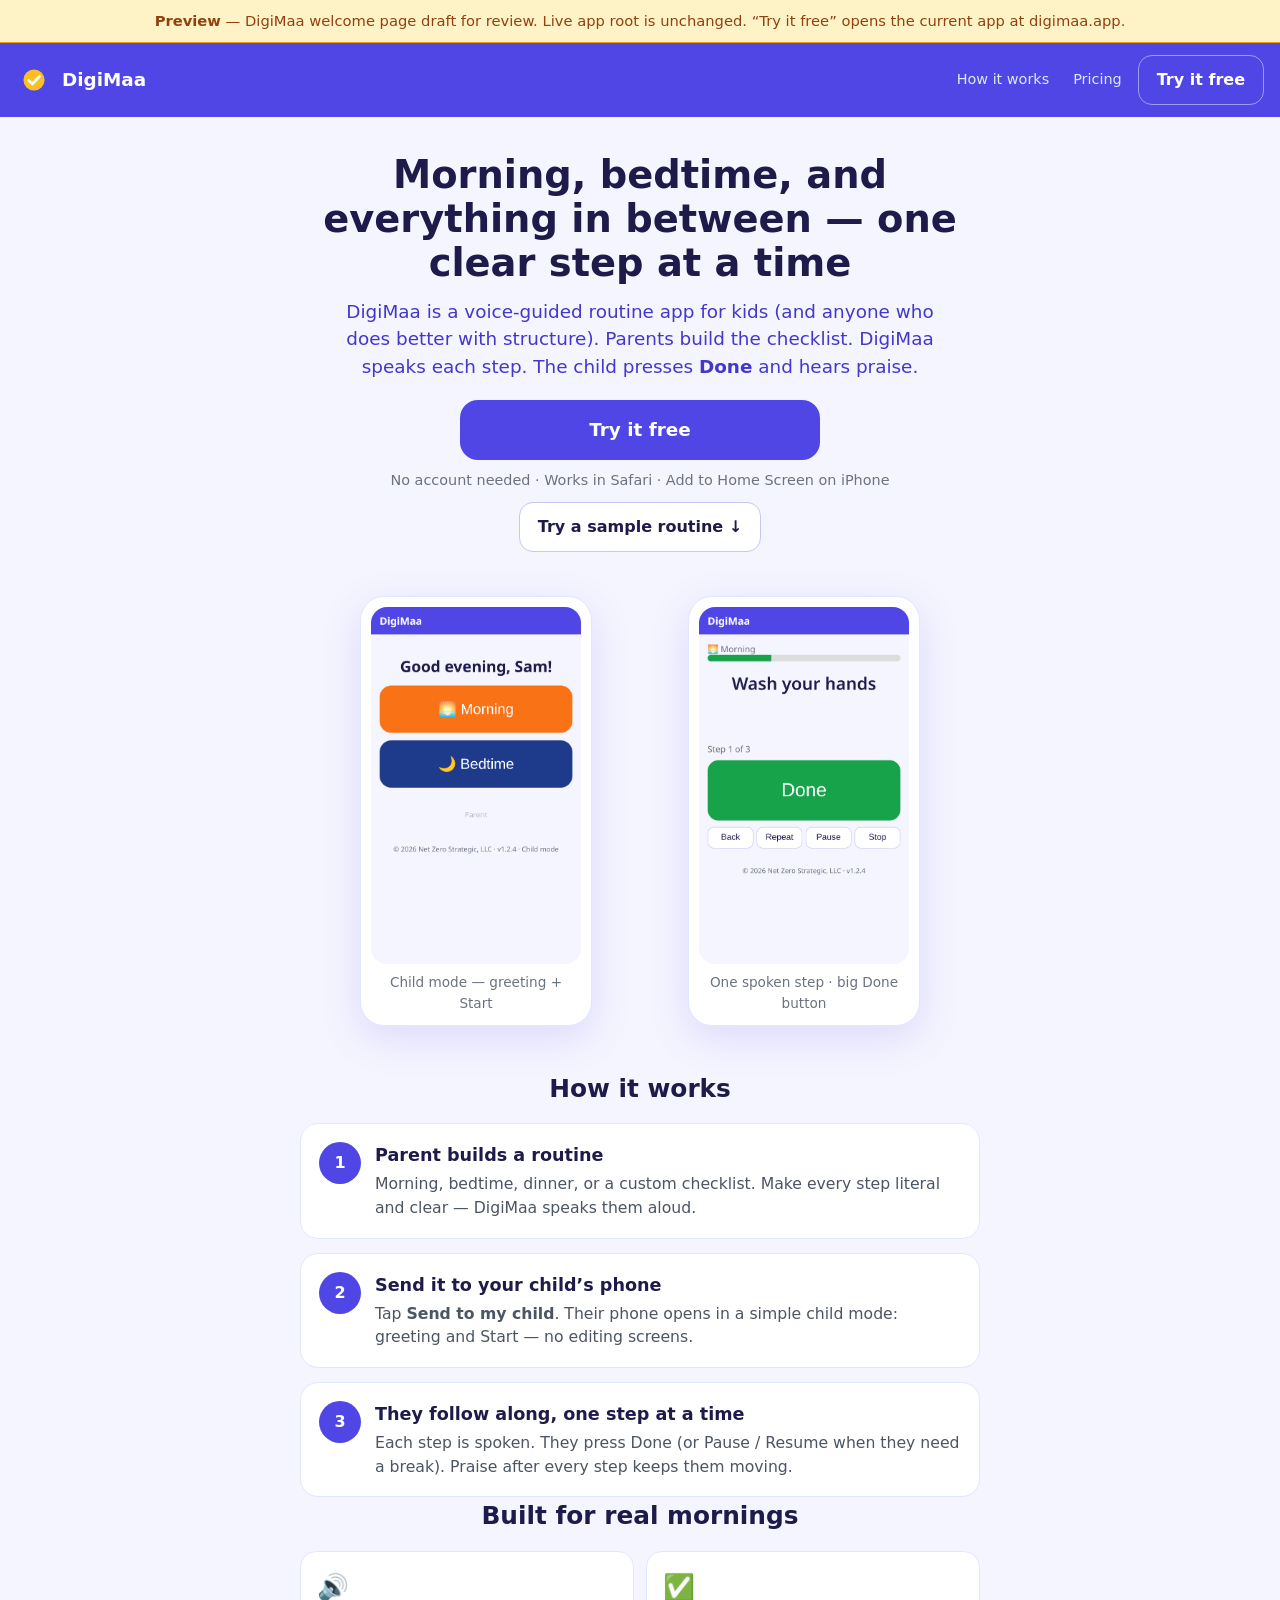
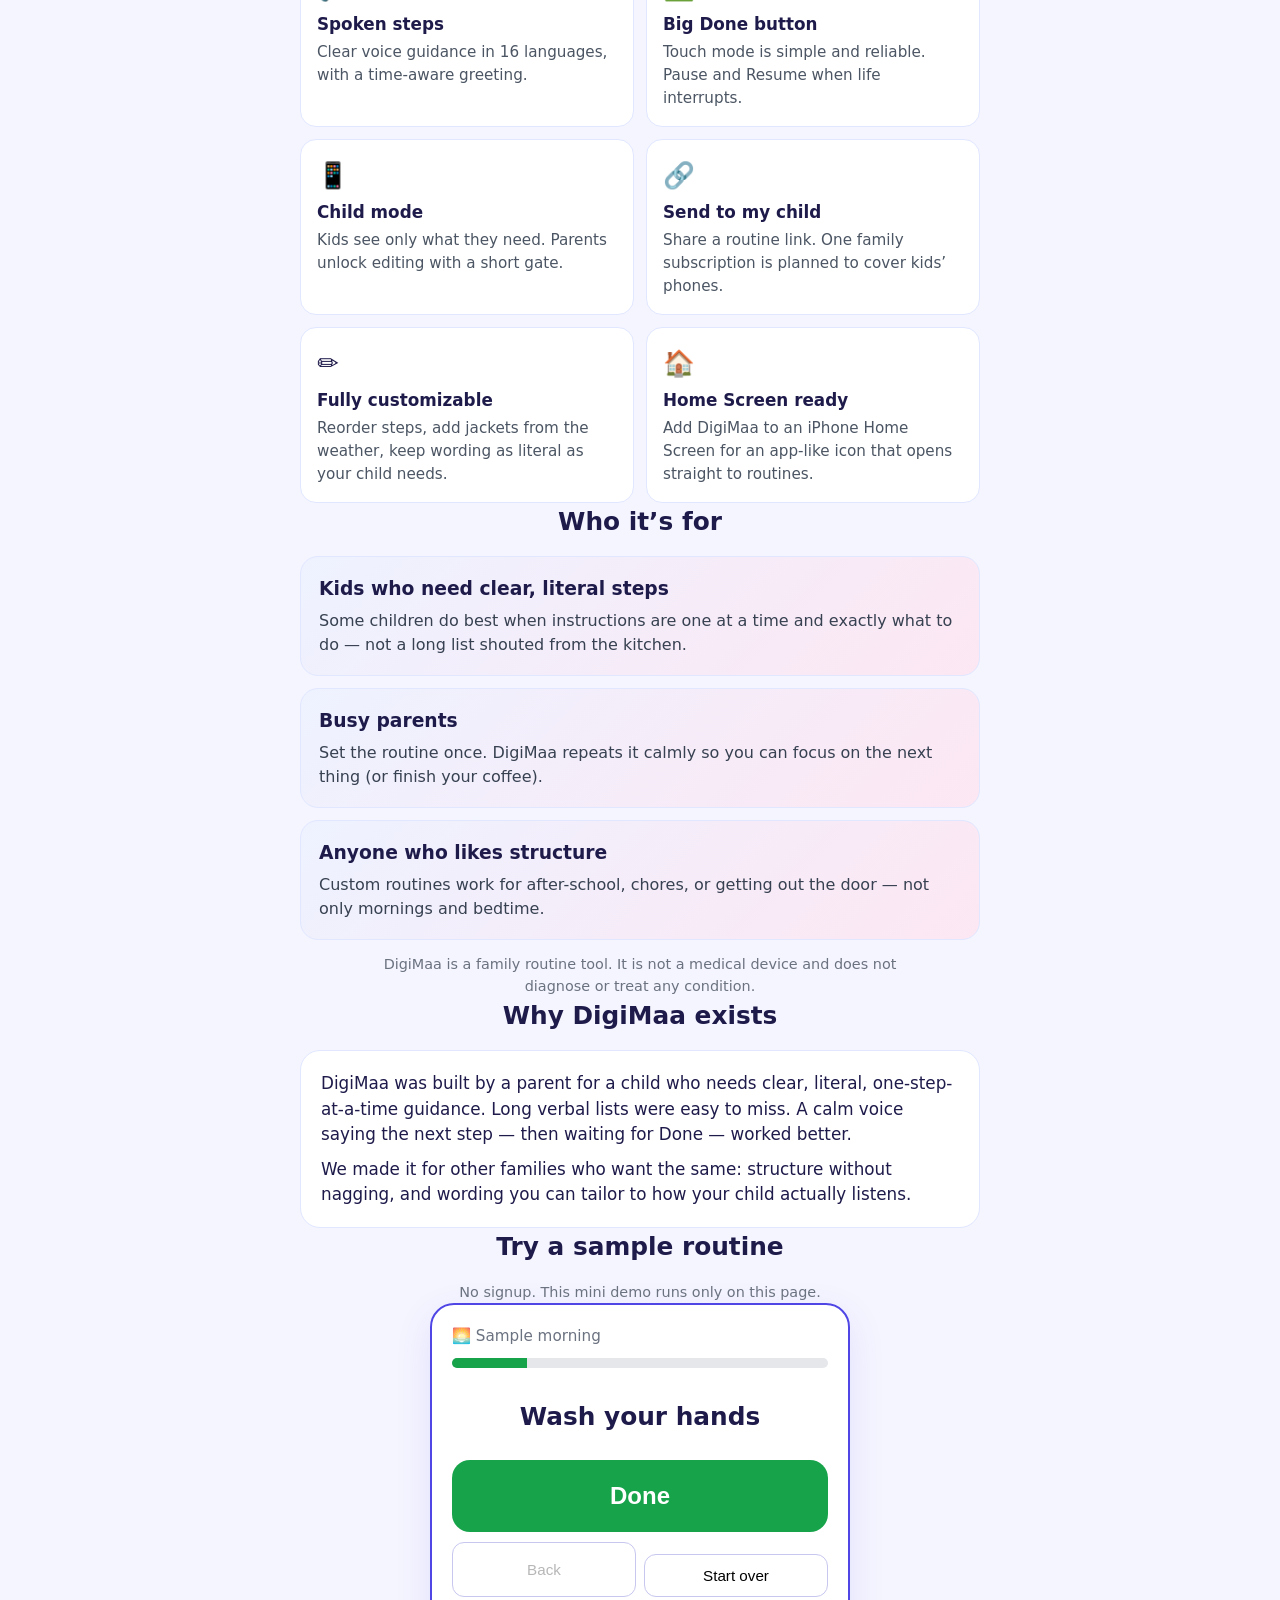
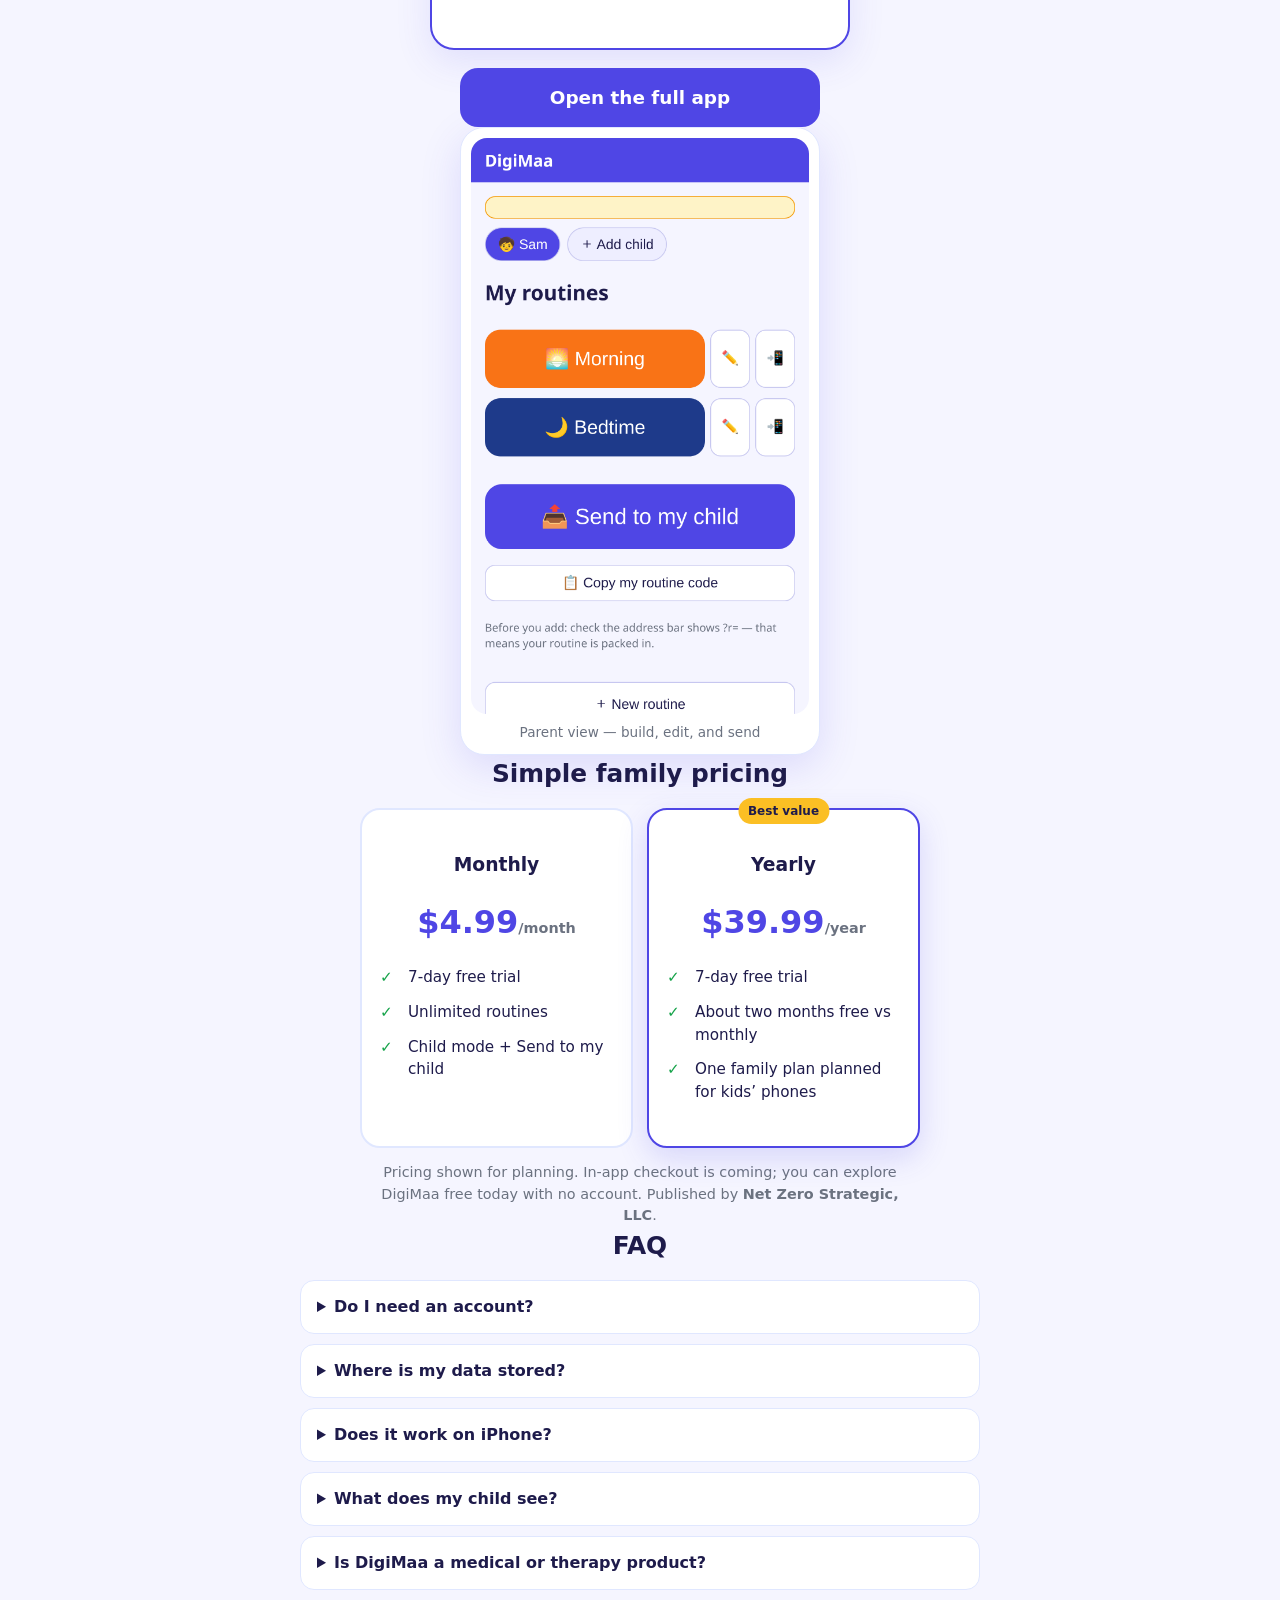
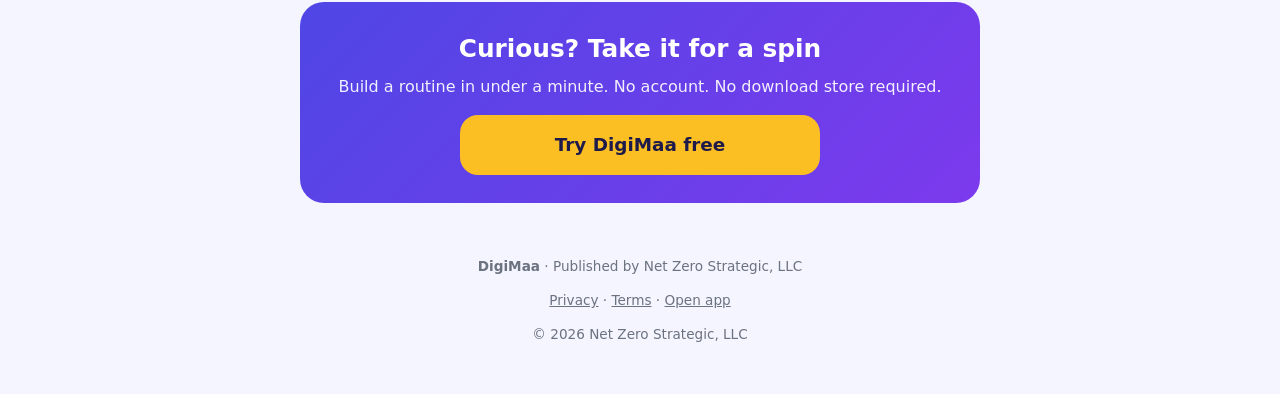
==== preview/index.html @ aee2fb32 "Add /preview/ welcome landing draft (root unchanged) Temporary review URL at /preview/. Live app at " ====
<!doctype html>
<html lang="en">
<head>
<meta charset="utf-8">
<meta name="viewport" content="width=device-width,initial-scale=1,viewport-fit=cover">
<title>DigiMaa — Spoken step-by-step routines for kids</title>
<meta name="author" content="Net Zero Strategic, LLC">
<meta name="copyright" content="© 2026 Net Zero Strategic, LLC">
<meta name="description" content="DigiMaa helps kids get through morning, bedtime, and everyday routines — one clear spoken step at a time. Built for families. By Net Zero Strategic, LLC.">
<meta name="theme-color" content="#4f46e5">
<meta property="og:title" content="DigiMaa — routines, one clear step at a time">
<meta property="og:description" content="Parents build spoken routines. Kids hear each step and press Done. Share a routine to a child's phone in a simple child mode.">
<meta property="og:type" content="website">
<link rel="icon" href="icon.svg">
<link rel="apple-touch-icon" href="icon-192.png">
<link rel="stylesheet" href="welcome.css">
</head>
<body>
<div class="preview-banner" role="status"><strong>Preview</strong> — DigiMaa welcome page draft for review. Live app root is unchanged. “Try it free” opens the current app at digimaa.app.</div>
<a class="skip" href="#main">Skip to content</a>
<header class="top">
  <a class="brand" href="./" aria-label="DigiMaa home">
    <img src="icon.svg" width="36" height="36" alt="">
    DigiMaa
  </a>
  <nav aria-label="Page">
    <a class="navlink" href="#how">How it works</a>
    <a class="navlink" href="#pricing">Pricing</a>
    <a class="btn btn-ghost" href="https://digimaa.app/" data-enter-app data-app="https://digimaa.app/">Try it free</a>
  </nav>
</header>

<main id="main">
  <section class="hero wrap">
    <h1>Morning, bedtime, and everything in between — one clear step at a time</h1>
    <p class="lead">DigiMaa is a voice-guided routine app for kids (and anyone who does better with structure). Parents build the checklist. DigiMaa speaks each step. The child presses <strong>Done</strong> and hears praise.</p>
    <div class="cta">
      <a class="btn btn-primary btn-lg" href="https://digimaa.app/" data-enter-app data-app="https://digimaa.app/">Try it free</a>
      <p class="fine">No account needed · Works in Safari · Add to Home Screen on iPhone</p>
      <a class="btn" href="#demo">Try a sample routine ↓</a>
    </div>
    <div class="hero-phones" aria-label="App screenshots">
      <figure class="phone">
        <img src="media/child-home.png" width="390" height="700" alt="Child home: a friendly greeting and big Start buttons for Morning and Bedtime">
        <figcaption>Child mode — greeting + Start</figcaption>
      </figure>
      <figure class="phone">
        <img src="media/run-step.png" width="390" height="700" alt="A routine step on screen: Wash your hands, with a large green Done button">
        <figcaption>One spoken step · big Done button</figcaption>
      </figure>
    </div>
  </section>

  <section id="how" class="wrap">
    <h2>How it works</h2>
    <div class="steps">
      <article class="step">
        <div class="n" aria-hidden="true">1</div>
        <div>
          <h3>Parent builds a routine</h3>
          <p>Morning, bedtime, dinner, or a custom checklist. Make every step literal and clear — DigiMaa speaks them aloud.</p>
        </div>
      </article>
      <article class="step">
        <div class="n" aria-hidden="true">2</div>
        <div>
          <h3>Send it to your child’s phone</h3>
          <p>Tap <strong>Send to my child</strong>. Their phone opens in a simple child mode: greeting and Start — no editing screens.</p>
        </div>
      </article>
      <article class="step">
        <div class="n" aria-hidden="true">3</div>
        <div>
          <h3>They follow along, one step at a time</h3>
          <p>Each step is spoken. They press Done (or Pause / Resume when they need a break). Praise after every step keeps them moving.</p>
        </div>
      </article>
    </div>
  </section>

  <section id="features" class="wrap">
    <h2>Built for real mornings</h2>
    <div class="features">
      <article class="feat"><div class="e" aria-hidden="true">🔊</div><h3>Spoken steps</h3><p>Clear voice guidance in 16 languages, with a time-aware greeting.</p></article>
      <article class="feat"><div class="e" aria-hidden="true">✅</div><h3>Big Done button</h3><p>Touch mode is simple and reliable. Pause and Resume when life interrupts.</p></article>
      <article class="feat"><div class="e" aria-hidden="true">📱</div><h3>Child mode</h3><p>Kids see only what they need. Parents unlock editing with a short gate.</p></article>
      <article class="feat"><div class="e" aria-hidden="true">🔗</div><h3>Send to my child</h3><p>Share a routine link. One family subscription is planned to cover kids’ phones.</p></article>
      <article class="feat"><div class="e" aria-hidden="true">✏️</div><h3>Fully customizable</h3><p>Reorder steps, add jackets from the weather, keep wording as literal as your child needs.</p></article>
      <article class="feat"><div class="e" aria-hidden="true">🏠</div><h3>Home Screen ready</h3><p>Add DigiMaa to an iPhone Home Screen for an app-like icon that opens straight to routines.</p></article>
    </div>
  </section>

  <section id="who" class="wrap">
    <h2>Who it’s for</h2>
    <div class="who">
      <article class="card">
        <h3>Kids who need clear, literal steps</h3>
        <p>Some children do best when instructions are one at a time and exactly what to do — not a long list shouted from the kitchen.</p>
      </article>
      <article class="card">
        <h3>Busy parents</h3>
        <p>Set the routine once. DigiMaa repeats it calmly so you can focus on the next thing (or finish your coffee).</p>
      </article>
      <article class="card">
        <h3>Anyone who likes structure</h3>
        <p>Custom routines work for after-school, chores, or getting out the door — not only mornings and bedtime.</p>
      </article>
    </div>
    <p class="note">DigiMaa is a family routine tool. It is not a medical device and does not diagnose or treat any condition.</p>
  </section>

  <section class="wrap">
    <h2>Why DigiMaa exists</h2>
    <div class="story">
      <p>DigiMaa was built by a parent for a child who needs clear, literal, one-step-at-a-time guidance. Long verbal lists were easy to miss. A calm voice saying the next step — then waiting for Done — worked better.</p>
      <p>We made it for other families who want the same: structure without nagging, and wording you can tailor to how your child actually listens.</p>
    </div>
  </section>

  <section id="demo" class="wrap">
    <h2>Try a sample routine</h2>
    <p class="note" style="margin-top:0">No signup. This mini demo runs only on this page.</p>
    <div class="demo" role="region" aria-label="Sample morning routine demo">
      <div class="rname">🌅 Sample morning</div>
      <div class="barw"><div id="demoBar"></div></div>
      <div id="demoStep">Wash your hands</div>
      <button type="button" class="done" id="demoDone">Done</button>
      <div class="row">
        <button type="button" id="demoBack">Back</button>
        <button type="button" id="demoRestart" class="start-over">Start over</button>
      </div>
      <div class="praise" id="demoPraise" aria-live="polite"></div>
    </div>
    <div class="cta" style="margin-top:18px;text-align:center">
      <a class="btn btn-primary btn-lg" href="https://digimaa.app/" data-enter-app data-app="https://digimaa.app/" style="display:inline-flex">Open the full app</a>
    </div>
  </section>

  <section class="wrap">
    <figure class="phone" style="max-width:360px;margin:0 auto">
      <img src="media/parent-home.png" width="390" height="700" alt="Parent view: list of Morning and Bedtime routines with Send to my child">
      <figcaption>Parent view — build, edit, and send</figcaption>
    </figure>
  </section>

  <section id="pricing" class="wrap">
    <h2>Simple family pricing</h2>
    <div class="price-grid">
      <article class="price">
        <h3>Monthly</h3>
        <p class="amt">$4.99<span>/month</span></p>
        <ul>
          <li>7-day free trial</li>
          <li>Unlimited routines</li>
          <li>Child mode + Send to my child</li>
        </ul>
      </article>
      <article class="price featured">
        <div class="tag">Best value</div>
        <h3>Yearly</h3>
        <p class="amt">$39.99<span>/year</span></p>
        <ul>
          <li>7-day free trial</li>
          <li>About two months free vs monthly</li>
          <li>One family plan planned for kids’ phones</li>
        </ul>
      </article>
    </div>
    <p class="note">Pricing shown for planning. In-app checkout is coming; you can explore DigiMaa free today with no account. Published by <strong>Net Zero Strategic, LLC</strong>.</p>
  </section>

  <section id="faq" class="wrap faq">
    <h2>FAQ</h2>
    <details>
      <summary>Do I need an account?</summary>
      <p>Not yet. Routines are stored on the device. Family sync and sign-in are on the roadmap.</p>
    </details>
    <details>
      <summary>Where is my data stored?</summary>
      <p>On your phone (and your child’s phone after you send a routine). DigiMaa does not require an account or upload your routines to a DigiMaa server today.</p>
    </details>
    <details>
      <summary>Does it work on iPhone?</summary>
      <p>Yes. Open digimaa.app in Safari, then use Share → Add to Home Screen for an app-like icon. Android browsers work too.</p>
    </details>
    <details>
      <summary>What does my child see?</summary>
      <p>A greeting and big Start buttons for their routines — not the parent editing screens. You unlock parent tools with a short gate on their device if needed.</p>
    </details>
    <details>
      <summary>Is DigiMaa a medical or therapy product?</summary>
      <p>No. DigiMaa is a practical routine checklist with spoken steps for families. It does not provide medical advice.</p>
    </details>
  </section>

  <section class="wrap">
    <div class="cta-band">
      <h2>Curious? Take it for a spin</h2>
      <p>Build a routine in under a minute. No account. No download store required.</p>
      <a class="btn btn-primary btn-lg" href="https://digimaa.app/" data-enter-app data-app="https://digimaa.app/" style="display:inline-flex;margin:0 auto">Try DigiMaa free</a>
    </div>
  </section>
</main>

<footer class="site wrap">
  <p><strong>DigiMaa</strong> · Published by Net Zero Strategic, LLC</p>
  <p><a href="privacy.html">Privacy</a> · <a href="terms.html">Terms</a> · <a href="https://digimaa.app/" data-enter-app data-app="https://digimaa.app/">Open app</a></p>
  <p>© 2026 Net Zero Strategic, LLC</p>
</footer>
<script>
// Preview build: CTAs go to the live app; skip session gate helper overrides.
document.querySelectorAll('[data-enter-app]').forEach(el=>{
  el.addEventListener('click', ev=>{ ev.preventDefault(); location.href='https://digimaa.app/'; });
});
</script>
<script src="welcome.js"></script>
</body>
</html>
---- preview/welcome.css ----
*{box-sizing:border-box}
html{scroll-behavior:smooth}
body{margin:0;font-family:system-ui,-apple-system,"Noto Sans",sans-serif;background:#f5f5ff;color:#1e1b4b;line-height:1.5;-webkit-font-smoothing:antialiased}
a{color:#4f46e5}
img{max-width:100%;height:auto;display:block}
.wrap{max-width:720px;margin:0 auto;padding:0 20px}
.skip{position:absolute;left:-999px;top:auto;width:1px;height:1px;overflow:hidden}
.skip:focus{left:16px;top:16px;width:auto;height:auto;padding:8px 12px;background:#fff;z-index:99;border-radius:8px}

/* Top bar */
.top{display:flex;justify-content:space-between;align-items:center;padding:12px 16px;background:#4f46e5;color:#fff;position:sticky;top:0;z-index:10}
.top .brand{display:flex;align-items:center;gap:10px;font-weight:700;font-size:1.15em;text-decoration:none;color:#fff}
.top .brand img{width:36px;height:36px;border-radius:8px}
.top nav{display:flex;gap:8px;align-items:center;flex-wrap:wrap}
.top a.navlink{color:#e0e7ff;text-decoration:none;font-size:.9em;padding:6px 8px}
.top a.navlink:hover,.top a.navlink:focus{color:#fff;text-decoration:underline}
.btn{display:inline-flex;align-items:center;justify-content:center;gap:8px;font-size:1em;padding:12px 18px;border-radius:14px;border:1px solid #c7c7f0;background:#fff;color:#1e1b4b;text-decoration:none;cursor:pointer;font-weight:600}
.btn:focus-visible{outline:3px solid #fbbf24;outline-offset:2px}
.btn-primary{background:#4f46e5;color:#fff;border:0}
.btn-primary:hover{background:#4338ca}
.btn-green{background:#16a34a;color:#fff;border:0}
.btn-lg{font-size:1.15em;padding:16px 22px;border-radius:18px;width:100%;max-width:360px}
.btn-ghost{background:transparent;border-color:rgba(255,255,255,.45);color:#fff}

/* Hero */
.hero{padding:36px 0 28px;text-align:center}
.hero h1{font-size:clamp(1.7em,5vw,2.4em);line-height:1.15;margin:0 0 12px;color:#1e1b4b}
.hero .lead{font-size:1.15em;color:#4338ca;margin:0 auto 20px;max-width:34em}
.hero .cta{display:flex;flex-direction:column;align-items:center;gap:10px;margin:18px 0}
.hero .fine{font-size:.9em;color:#6b7280;margin:0}
.hero-phones{display:grid;grid-template-columns:1fr;gap:16px;margin:28px auto 0;max-width:420px}
@media(min-width:640px){.hero-phones{grid-template-columns:1fr 1fr;max-width:640px}}
.phone{background:#fff;border-radius:24px;padding:10px;box-shadow:0 12px 40px rgba(79,70,229,.15);border:1px solid #e0e7ff}
.phone img{border-radius:16px;width:100%}
.phone figcaption{text-align:center;font-size:.85em;color:#6b7280;padding:8px 4px 2px}

/* Sections */
section{padding:36px 0}
section h2{font-size:1.55em;margin:0 0 16px;text-align:center}
.muted{color:#6b7280}
.steps{display:grid;gap:14px;counter-reset:how}
.step{background:#fff;border-radius:18px;padding:18px;border:1px solid #e0e7ff;display:flex;gap:14px;align-items:flex-start}
.step .n{flex:0 0 42px;height:42px;border-radius:50%;background:#4f46e5;color:#fff;display:flex;align-items:center;justify-content:center;font-weight:700}
.step h3{margin:0 0 4px;font-size:1.1em}
.step p{margin:0;color:#4b5563;font-size:.98em}

.features{display:grid;gap:12px}
@media(min-width:560px){.features{grid-template-columns:1fr 1fr}}
.feat{background:#fff;border-radius:16px;padding:16px;border:1px solid #e0e7ff}
.feat .e{font-size:1.6em;margin-bottom:6px}
.feat h3{margin:0 0 4px;font-size:1.05em}
.feat p{margin:0;color:#4b5563;font-size:.95em}

.who{display:grid;gap:12px}
.who .card{background:linear-gradient(135deg,#eef2ff,#fce7f3);border-radius:18px;padding:18px;border:1px solid #e0e7ff}
.who .card h3{margin:0 0 6px}
.who .card p{margin:0;color:#374151}

.story{background:#fff;border-radius:20px;padding:20px;border:1px solid #e0e7ff;font-size:1.05em}
.story p{margin:0 0 10px}
.story p:last-child{margin:0}

/* Pricing */
.price-grid{display:grid;gap:14px;max-width:560px;margin:0 auto}
@media(min-width:520px){.price-grid{grid-template-columns:1fr 1fr}}
.price{background:#fff;border-radius:20px;padding:22px 18px;border:2px solid #e0e7ff;text-align:center;position:relative}
.price.featured{border-color:#4f46e5;box-shadow:0 10px 30px rgba(79,70,229,.18)}
.price .tag{position:absolute;top:-12px;left:50%;transform:translateX(-50%);background:#fbbf24;color:#1e1b4b;font-size:.75em;font-weight:700;padding:4px 10px;border-radius:999px}
.price .amt{font-size:2em;font-weight:800;margin:8px 0 0;color:#4f46e5}
.price .amt span{font-size:.45em;font-weight:600;color:#6b7280}
.price ul{list-style:none;padding:0;margin:14px 0;text-align:left;font-size:.95em}
.price li{padding:6px 0 6px 28px;position:relative}
.price li::before{content:"✓";position:absolute;left:0;color:#16a34a;font-weight:700}
.note{text-align:center;font-size:.9em;color:#6b7280;margin:14px auto 0;max-width:36em}

/* Demo */
.demo{background:#fff;border-radius:24px;padding:20px;border:2px solid #4f46e5;box-shadow:0 12px 36px rgba(79,70,229,.12);max-width:420px;margin:0 auto}
.demo .barw{height:10px;background:#e5e7eb;border-radius:6px;overflow:hidden;margin:10px 0 16px}
.demo #demoBar{height:100%;width:0;background:#16a34a;transition:width .35s}
.demo .rname{color:#6b7280;font-size:.95em}
.demo #demoStep{font-size:1.55em;font-weight:700;text-align:center;min-height:2.6em;margin:12px 0;display:flex;align-items:center;justify-content:center}
.demo .done{display:block;width:100%;font-size:1.5em;padding:22px;border:0;border-radius:18px;background:#16a34a;color:#fff;font-weight:700;cursor:pointer}
.demo .done:disabled{opacity:.5;cursor:default}
.demo .row{display:flex;gap:8px;margin-top:10px}
.demo .row button{flex:1;padding:12px;border-radius:12px;border:1px solid #c7c7f0;background:#fff;cursor:pointer;font-size:.95em}
.demo .praise{text-align:center;color:#16a34a;font-weight:700;min-height:1.4em;margin:8px 0 0}
.demo .start-over{margin-top:12px;width:100%}

/* FAQ */
.faq details{background:#fff;border-radius:14px;padding:14px 16px;margin:10px 0;border:1px solid #e0e7ff}
.faq summary{font-weight:700;cursor:pointer}
.faq details[open] summary{margin-bottom:8px;color:#4f46e5}
.faq p{margin:0;color:#4b5563}

.cta-band{background:linear-gradient(135deg,#4f46e5,#7c3aed);color:#fff;border-radius:24px;padding:28px 20px;text-align:center;margin:12px 0}
.cta-band h2{color:#fff;margin:0 0 8px}
.cta-band p{margin:0 0 16px;opacity:.92}
.cta-band .btn-primary{background:#fbbf24;color:#1e1b4b}
.cta-band .btn-primary:hover{background:#f59e0b}

footer.site{text-align:center;color:#6b7280;font-size:.85em;padding:28px 16px 36px}
footer.site a{color:#6b7280}

.preview-banner{background:#fef3c7;border-bottom:1px solid #f59e0b;color:#92400e;text-align:center;padding:10px 14px;font-size:.92em}
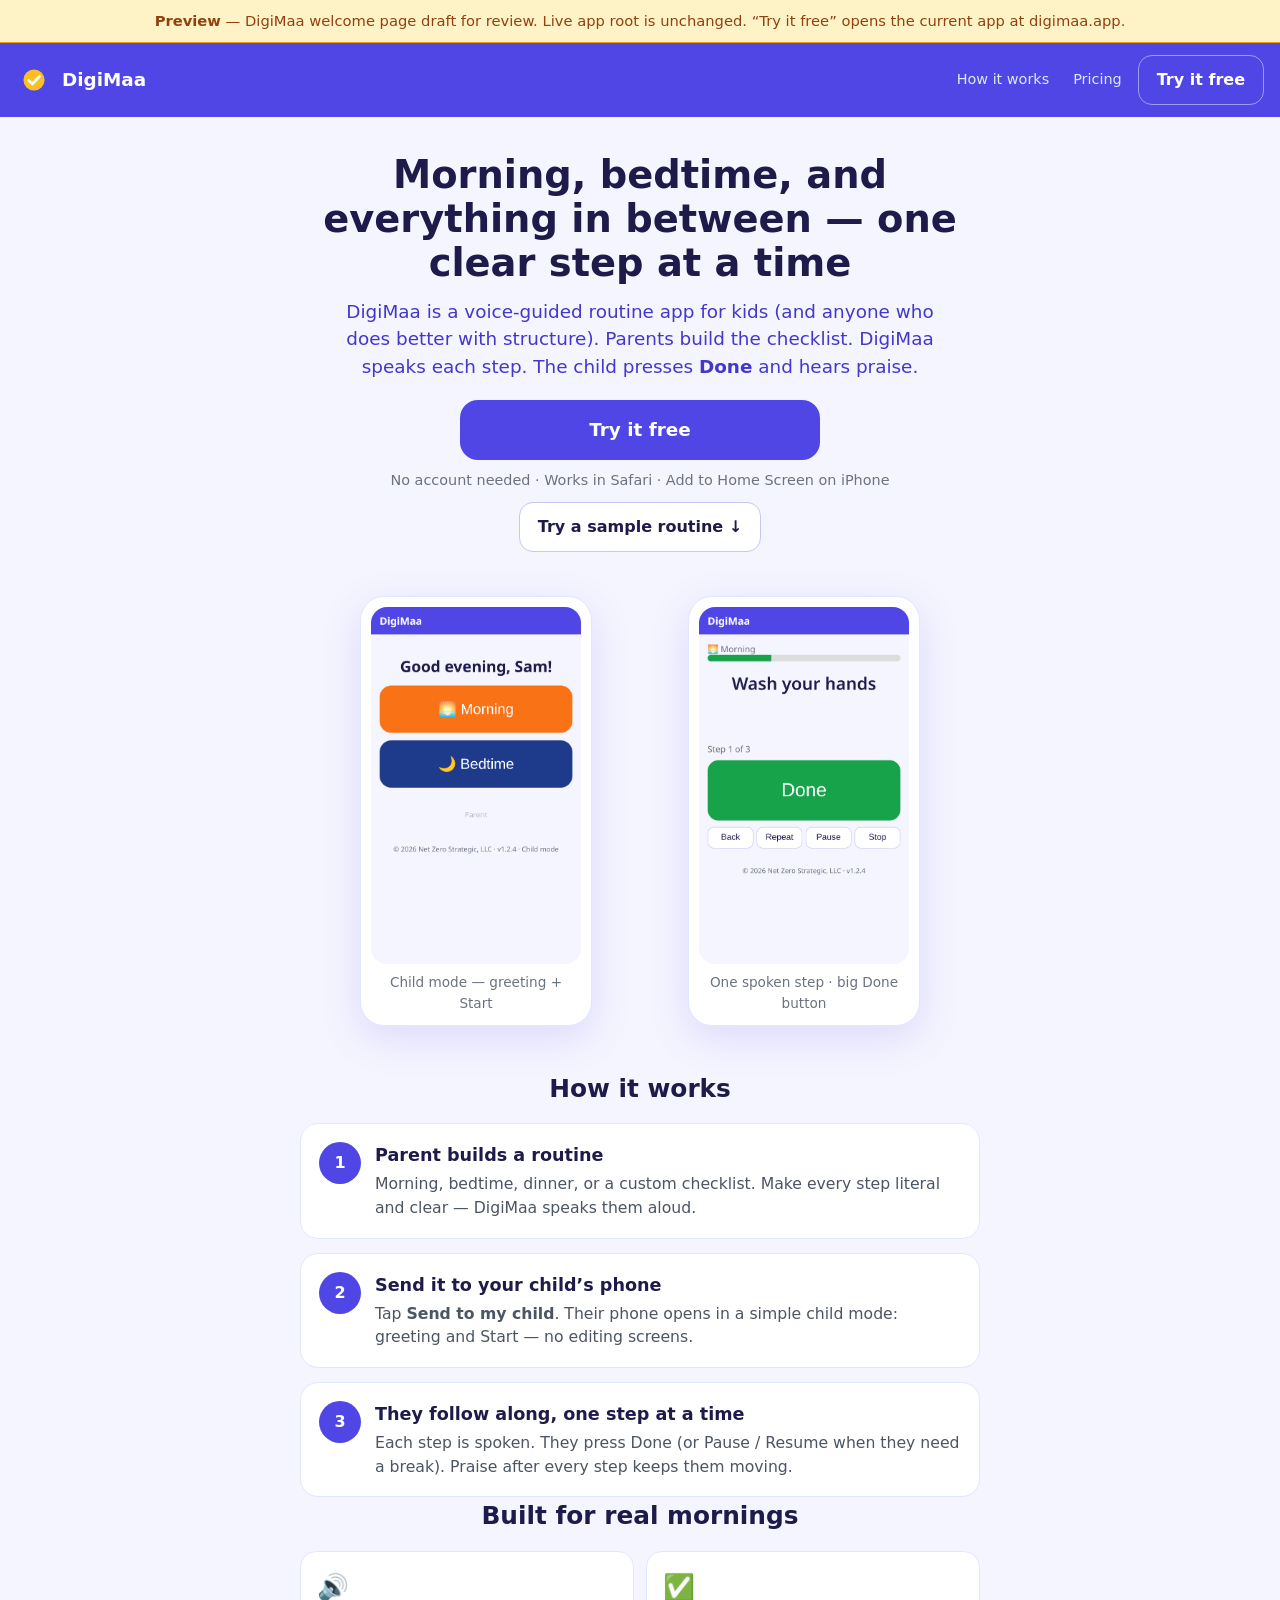
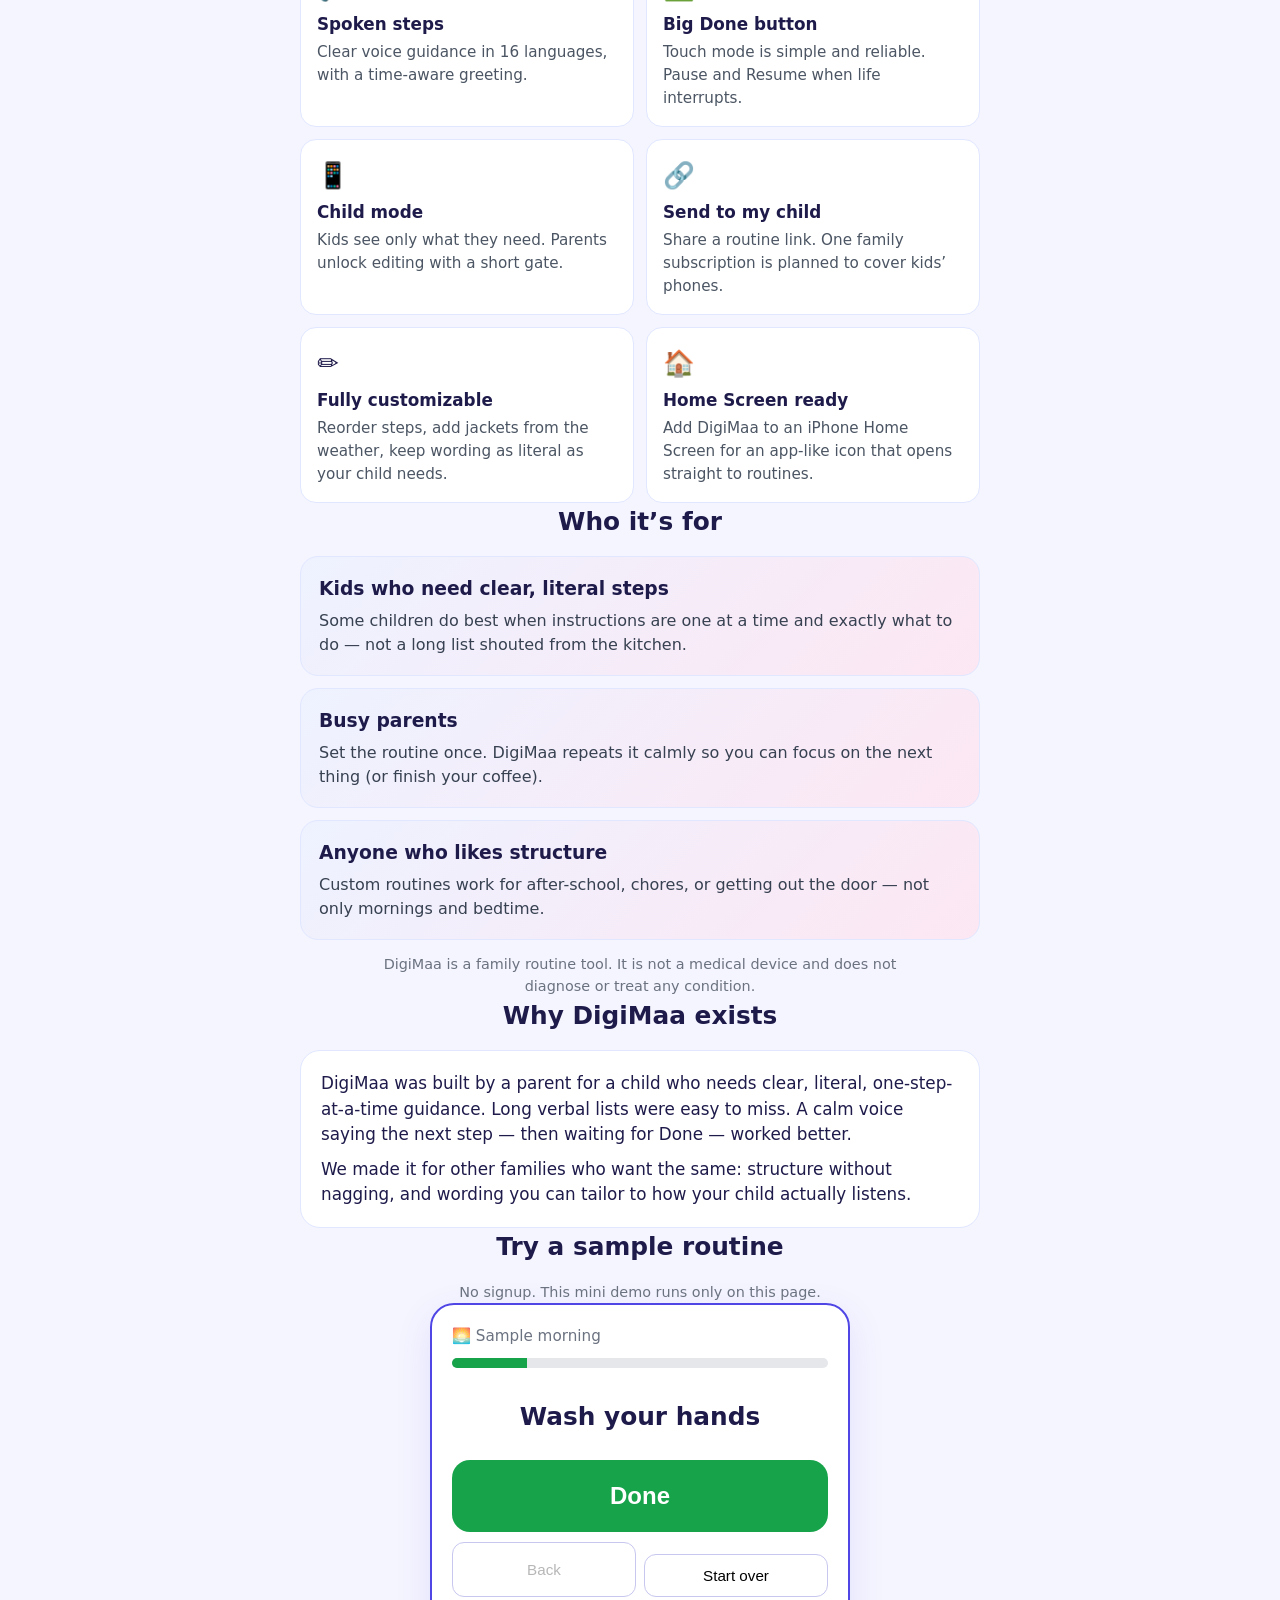
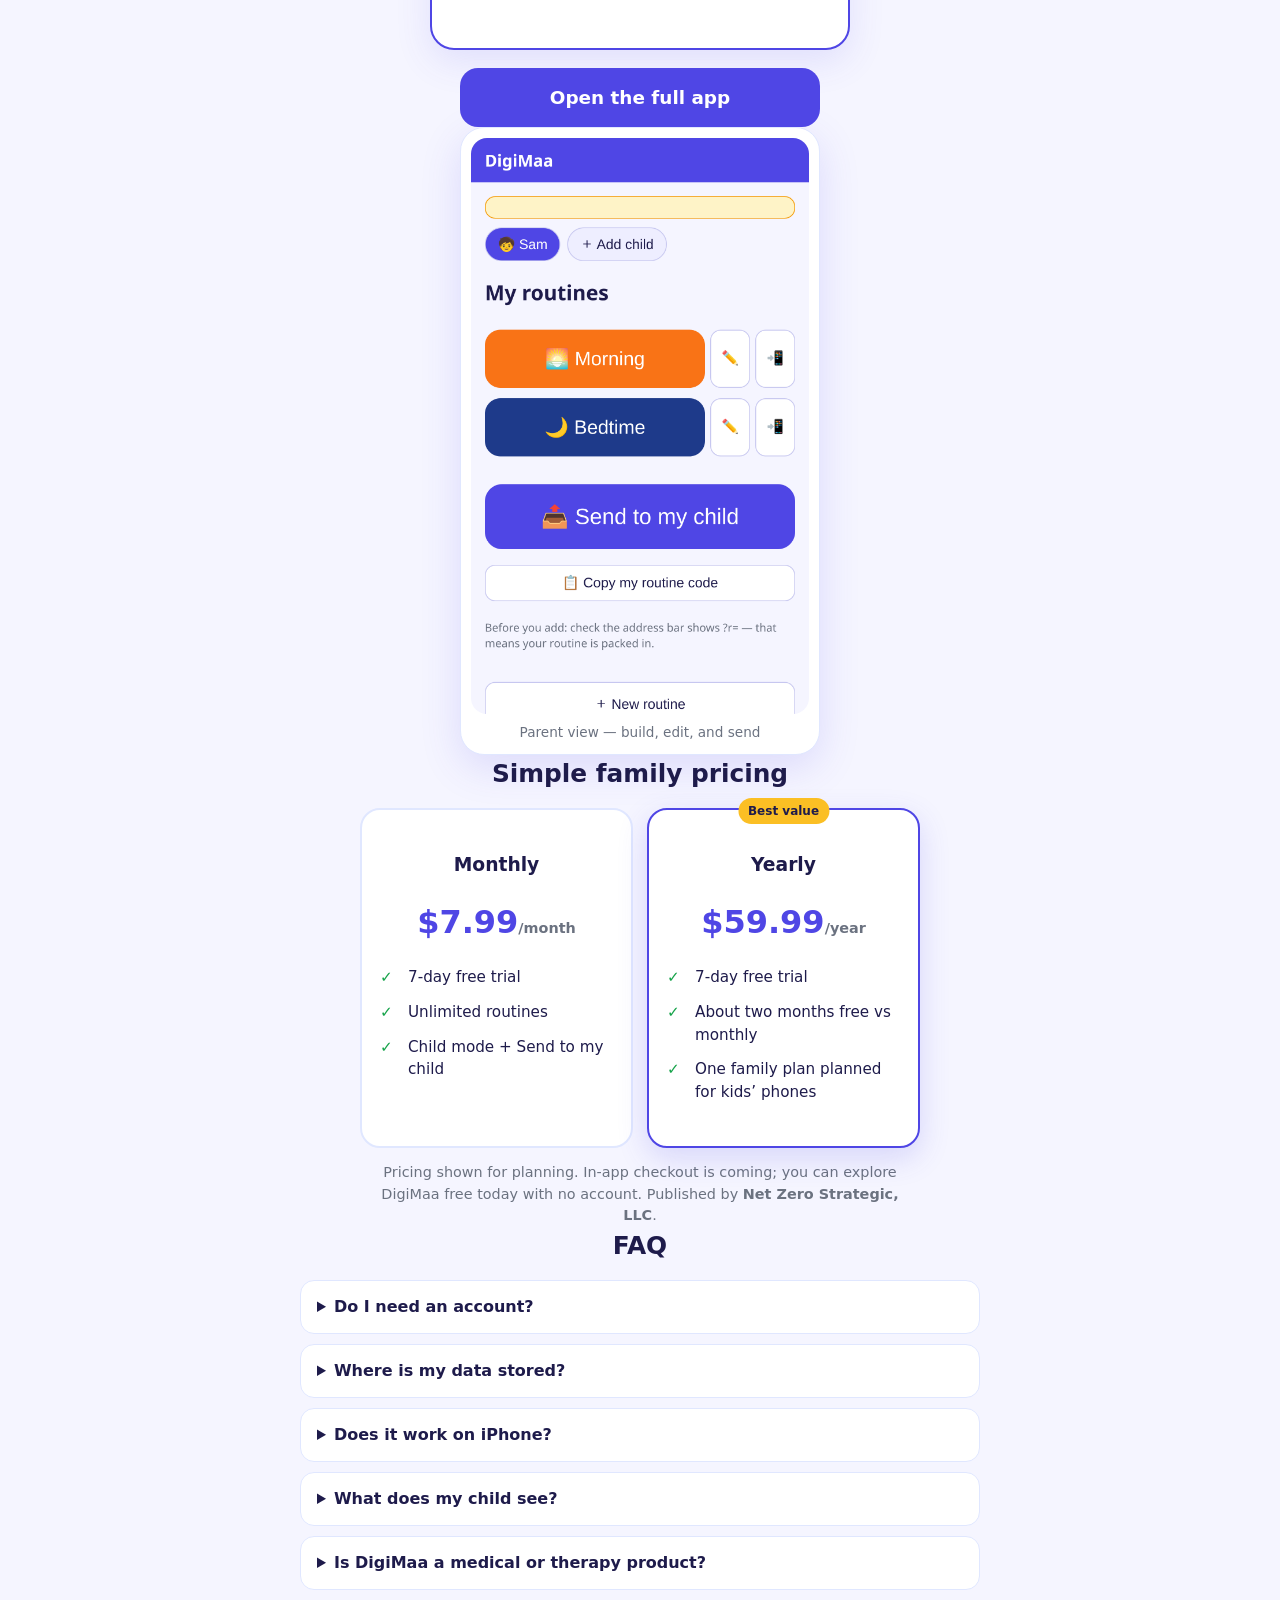
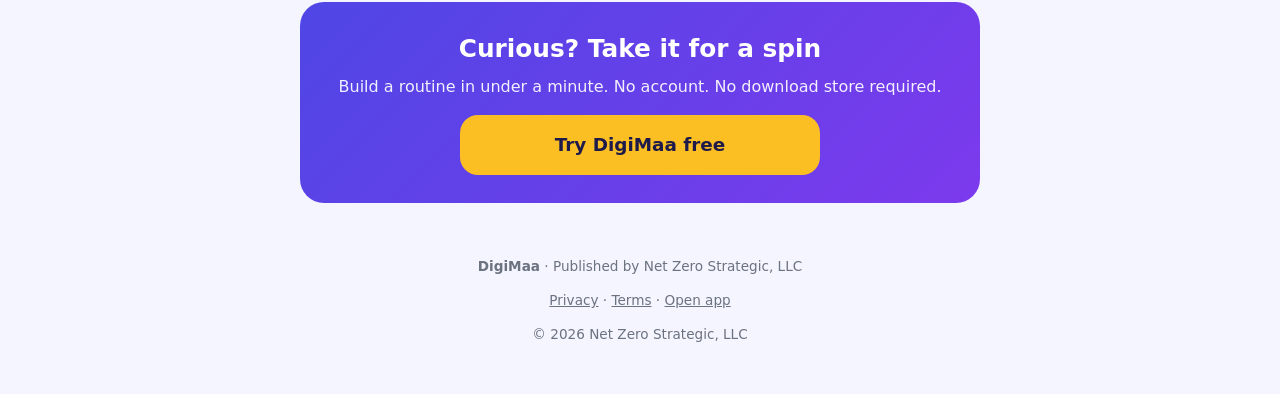
==== commit 873fe5fd: "v1.2.9: lock pricing at $7.99/month and $59.99/year" ====
--- a/preview/index.html
+++ b/preview/index.html
@@ -148,7 +148,7 @@
     <div class="price-grid">
       <article class="price">
         <h3>Monthly</h3>
-        <p class="amt">$4.99<span>/month</span></p>
+        <p class="amt">$7.99<span>/month</span></p>
         <ul>
           <li>7-day free trial</li>
           <li>Unlimited routines</li>
@@ -158,7 +158,7 @@
       <article class="price featured">
         <div class="tag">Best value</div>
         <h3>Yearly</h3>
-        <p class="amt">$39.99<span>/year</span></p>
+        <p class="amt">$59.99<span>/year</span></p>
         <ul>
           <li>7-day free trial</li>
           <li>About two months free vs monthly</li>
